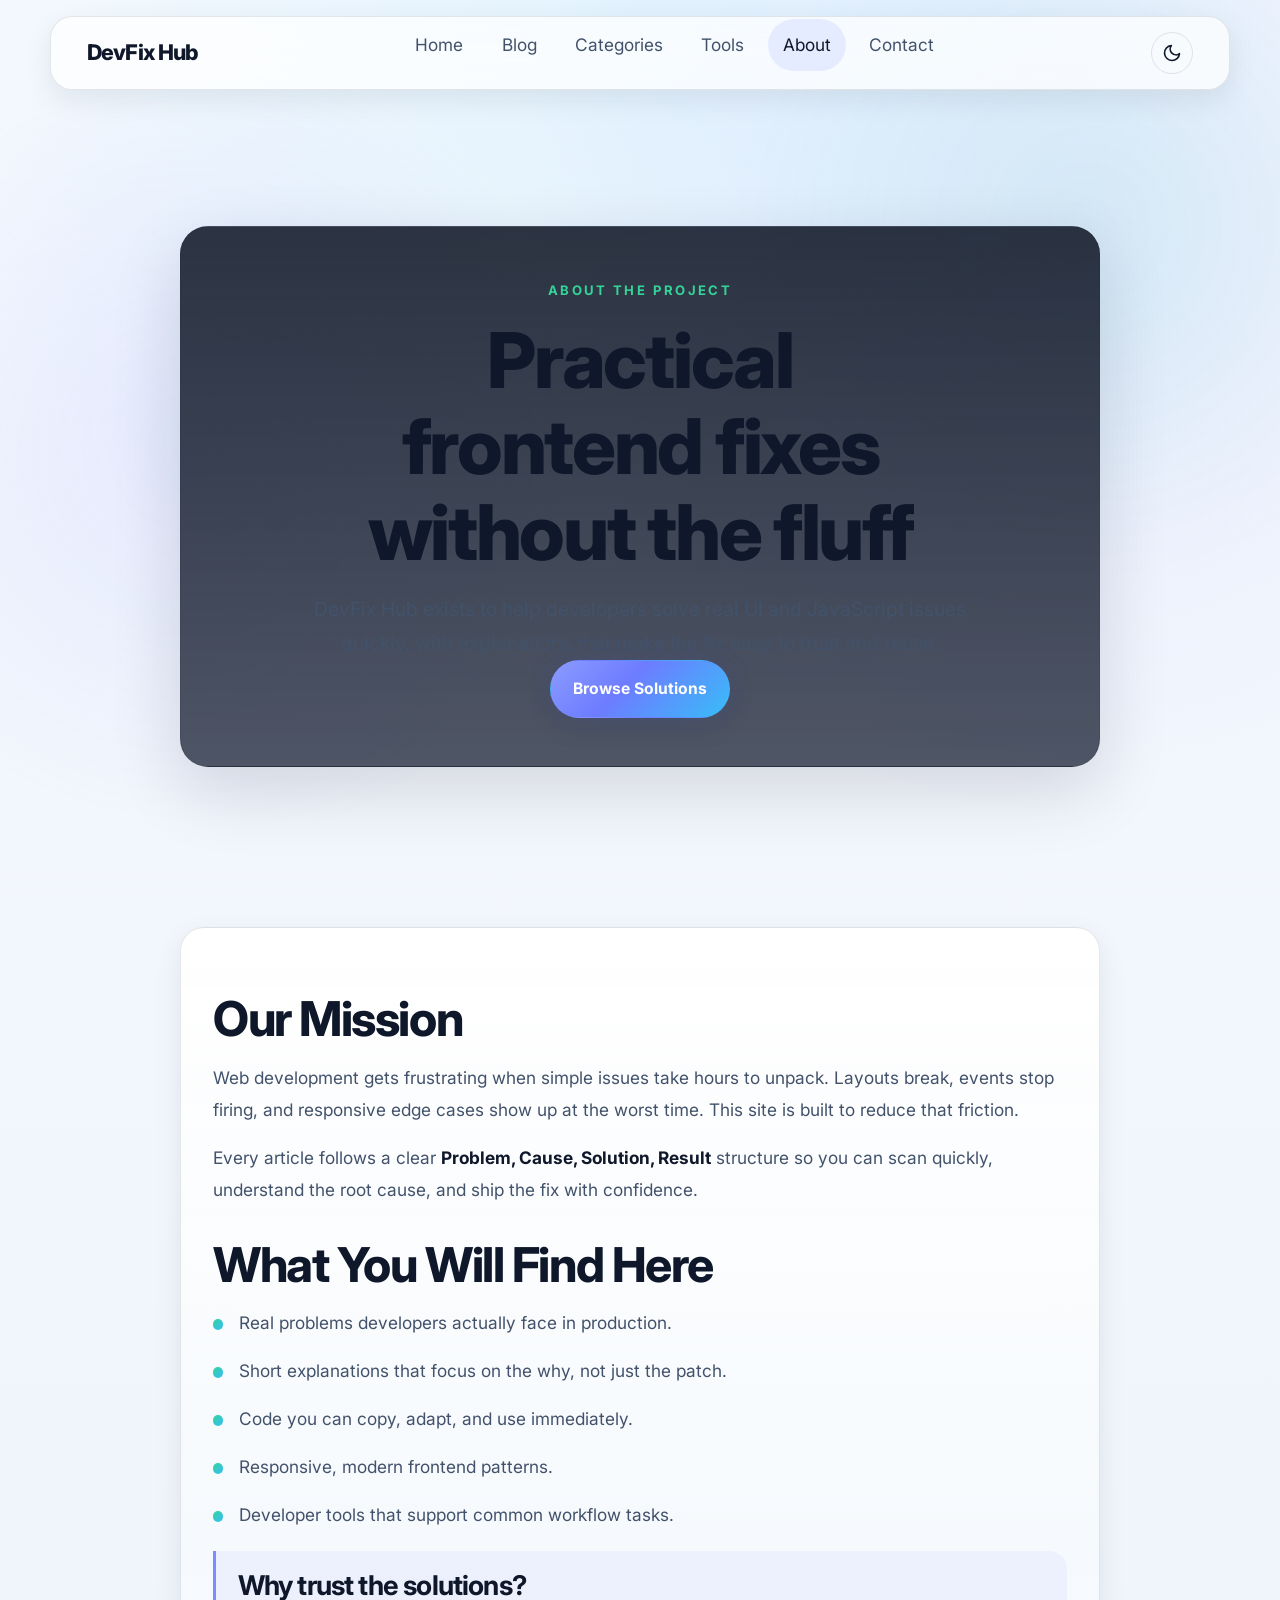
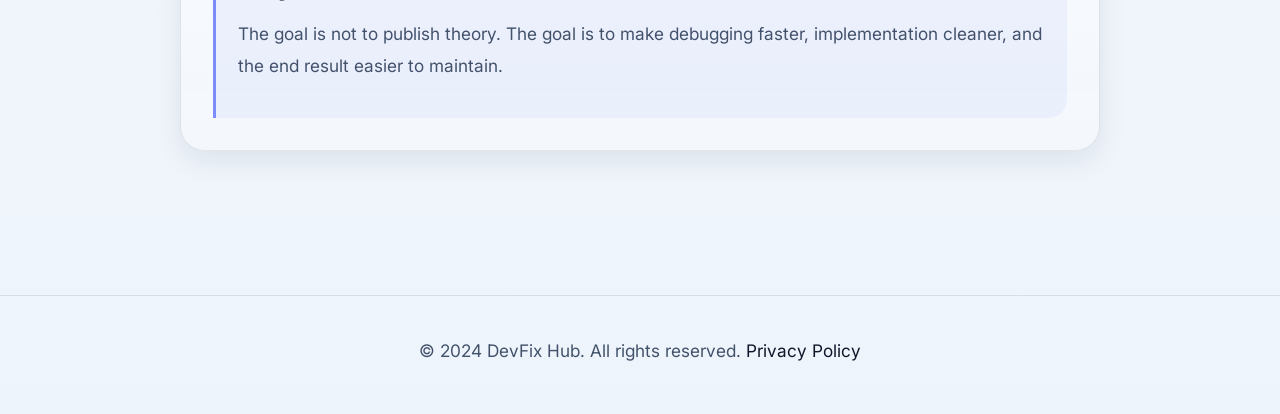
==== about.html @ a3df2cfc "Initial commit" ====
<!DOCTYPE html>
<html lang="en">
<head>
  <meta charset="UTF-8">
  <meta name="viewport" content="width=device-width, initial-scale=1.0">
  <title>About - DevFix Hub</title>
  <meta name="description" content="About DevFix Hub - a practical web development solutions library.">
  <link rel="preconnect" href="https://fonts.googleapis.com">
  <link rel="preconnect" href="https://fonts.gstatic.com" crossorigin>
  <link href="https://fonts.googleapis.com/css2?family=Inter:wght@400;500;600;700;800&display=swap" rel="stylesheet">
  <link rel="stylesheet" href="assets/css/base.css">
  <link rel="stylesheet" href="assets/css/layout.css">
  <link rel="stylesheet" href="assets/css/components.css">
</head>
<body>
  <div class="particles-bg"></div>
  <nav class="navbar">
    <div class="container">
      <a href="index.html" class="logo">DevFix Hub</a>
      <ul class="nav-menu">
        <li><a href="index.html">Home</a></li>
        <li><a href="blog.html">Blog</a></li>
        <li><a href="categories.html">Categories</a></li>
        <li><a href="tools.html">Tools</a></li>
        <li><a href="about.html">About</a></li>
        <li><a href="contact.html">Contact</a></li>
      </ul>
      <div class="nav-actions">
        <button class="theme-toggle" aria-label="Toggle theme">
          <svg class="icon-sun" xmlns="http://www.w3.org/2000/svg" width="20" height="20" viewBox="0 0 24 24" fill="none" stroke="currentColor" stroke-width="2" stroke-linecap="round" stroke-linejoin="round"><circle cx="12" cy="12" r="5"></circle><line x1="12" y1="1" x2="12" y2="3"></line><line x1="12" y1="21" x2="12" y2="23"></line><line x1="4.22" y1="4.22" x2="5.64" y2="5.64"></line><line x1="18.36" y1="18.36" x2="19.78" y2="19.78"></line><line x1="1" y1="12" x2="3" y2="12"></line><line x1="21" y1="12" x2="23" y2="12"></line><line x1="4.22" y1="19.78" x2="5.64" y2="18.36"></line><line x1="18.36" y1="5.64" x2="19.78" y2="4.22"></line></svg>
          <svg class="icon-moon" xmlns="http://www.w3.org/2000/svg" width="20" height="20" viewBox="0 0 24 24" fill="none" stroke="currentColor" stroke-width="2" stroke-linecap="round" stroke-linejoin="round"><path d="M21 12.79A9 9 0 1 1 11.21 3 7 7 0 0 0 21 12.79z"></path></svg>
        </button>
        <button class="hamburger" aria-label="Open menu">
          <span></span>
          <span></span>
          <span></span>
        </button>
      </div>
    </div>
  </nav>

  <main>
    <section class="page-hero">
      <div class="container">
        <div class="hero-surface content-shell">
          <span class="eyebrow">About the project</span>
          <h1>Practical frontend fixes without the fluff</h1>
          <p>DevFix Hub exists to help developers solve real UI and JavaScript issues quickly, with explanations that make the fix easy to trust and reuse.</p>
          <div class="hero-actions">
            <a href="blog.html" class="cta-button">Browse Solutions</a>
          </div>
        </div>
      </div>
    </section>

    <section class="page-section">
      <div class="container">
        <div class="content-card prose about-card">
          <h2>Our Mission</h2>
          <p>Web development gets frustrating when simple issues take hours to unpack. Layouts break, events stop firing, and responsive edge cases show up at the worst time. This site is built to reduce that friction.</p>
          <p>Every article follows a clear <strong>Problem, Cause, Solution, Result</strong> structure so you can scan quickly, understand the root cause, and ship the fix with confidence.</p>

          <h2>What You Will Find Here</h2>
          <ul class="check-list">
            <li>Real problems developers actually face in production.</li>
            <li>Short explanations that focus on the why, not just the patch.</li>
            <li>Code you can copy, adapt, and use immediately.</li>
            <li>Responsive, modern frontend patterns.</li>
            <li>Developer tools that support common workflow tasks.</li>
          </ul>

          <div class="callout">
            <h3>Why trust the solutions?</h3>
            <p>The goal is not to publish theory. The goal is to make debugging faster, implementation cleaner, and the end result easier to maintain.</p>
          </div>
        </div>
      </div>
    </section>
  </main>

  <footer class="footer">
    <div class="container">
      <p>&copy; 2024 DevFix Hub. All rights reserved. <a href="privacy.html">Privacy Policy</a></p>
    </div>
  </footer>

  <script src="assets/js/app.js" defer></script>
</body>
</html>
---- assets/css/base.css ----
/* Base Styles */
*,
*::before,
*::after {
  box-sizing: border-box;
}

:root {
  color-scheme: dark;

  --font-sans: "Inter", "Segoe UI", Roboto, sans-serif;
  --font-mono: "SFMono-Regular", Consolas, "Liberation Mono", Menlo, monospace;

  --primary: #7c8cff;
  --primary-strong: #5d6bff;
  --accent: #34d399;
  --accent-warm: #f59e0b;
  --primary-gradient: linear-gradient(135deg, #8b9bff 0%, #6d7cff 42%, #38bdf8 100%);
  --surface-gradient: linear-gradient(180deg, rgba(17, 24, 39, 0.88), rgba(15, 23, 42, 0.72));

  --bg-primary: #08111f;
  --bg-secondary: #0f172a;
  --bg-tertiary: #111c32;
  --surface: rgba(15, 23, 42, 0.72);
  --surface-strong: rgba(15, 23, 42, 0.92);

  --text-primary: #f8fafc;
  --text-secondary: #c3d0e4;
  --text-muted: #8fa1bc;

  --border-color: rgba(148, 163, 184, 0.18);
  --border-strong: rgba(148, 163, 184, 0.28);
  --shadow-sm: 0 10px 30px rgba(2, 6, 23, 0.16);
  --shadow-md: 0 18px 50px rgba(2, 6, 23, 0.22);
  --shadow-lg: 0 24px 70px rgba(2, 6, 23, 0.34);
  --shadow-glow: 0 0 30px rgba(124, 140, 255, 0.18);

  --radius-sm: 10px;
  --radius: 18px;
  --radius-lg: 28px;

  --transition-fast: 180ms ease;
  --transition: 280ms cubic-bezier(0.16, 1, 0.3, 1);
  --transition-slow: 600ms cubic-bezier(0.16, 1, 0.3, 1);

  /* Compatibility aliases used by existing markup */
  --primary-color: var(--primary);
  --primary-dark: var(--primary-strong);
  --shadow-light: var(--shadow-sm);
  --shadow: var(--shadow-md);
}

:root[data-theme="light"] {
  color-scheme: light;
  --bg-primary: #f3f7fd;
  --bg-secondary: #ffffff;
  --bg-tertiary: #e8eef8;
  --surface: rgba(255, 255, 255, 0.82);
  --surface-strong: rgba(255, 255, 255, 0.94);
  --text-primary: #0f172a;
  --text-secondary: #42526b;
  --text-muted: #61748d;
  --border-color: rgba(15, 23, 42, 0.1);
  --border-strong: rgba(15, 23, 42, 0.16);
  --shadow-sm: 0 10px 28px rgba(15, 23, 42, 0.08);
  --shadow-md: 0 18px 45px rgba(15, 23, 42, 0.1);
  --shadow-lg: 0 24px 70px rgba(15, 23, 42, 0.14);
  --shadow-glow: 0 0 26px rgba(93, 107, 255, 0.14);
}

html {
  scroll-behavior: smooth;
  scroll-padding-top: 110px;
}

body {
  margin: 0;
  min-width: 320px;
  font-family: var(--font-sans);
  line-height: 1.75;
  color: var(--text-primary);
  background:
    radial-gradient(circle at top, rgba(56, 189, 248, 0.12), transparent 34%),
    radial-gradient(circle at 85% 12%, rgba(124, 140, 255, 0.18), transparent 28%),
    linear-gradient(180deg, #08111f 0%, #091322 100%);
  background-color: var(--bg-primary);
  overflow-x: hidden;
}

:root[data-theme="light"] body {
  background:
    radial-gradient(circle at top, rgba(56, 189, 248, 0.1), transparent 34%),
    radial-gradient(circle at 85% 12%, rgba(124, 140, 255, 0.12), transparent 28%),
    linear-gradient(180deg, #f6f9fe 0%, #eef4fb 100%);
}

img,
svg,
video,
canvas {
  display: block;
  max-width: 100%;
}

button,
input,
textarea,
select {
  font: inherit;
}

button {
  cursor: pointer;
}

a {
  color: inherit;
}

::selection {
  background: rgba(124, 140, 255, 0.28);
}

#particles-bg,
.particles-bg {
  position: fixed;
  inset: 0;
  width: 100%;
  height: 100%;
  z-index: -1;
  pointer-events: none;
}

.particles-bg {
  background:
    radial-gradient(circle at 15% 50%, rgba(124, 140, 255, 0.12) 0%, transparent 34%),
    radial-gradient(circle at 85% 25%, rgba(52, 211, 153, 0.08) 0%, transparent 28%);
  animation: ambientDrift 18s ease-in-out infinite alternate;
}

.container {
  width: min(1200px, calc(100% - 2rem));
  margin: 0 auto;
}

main {
  padding-bottom: 4rem;
}

h1,
h2,
h3,
h4 {
  margin: 0 0 1rem;
  letter-spacing: -0.03em;
  line-height: 1.12;
  color: var(--text-primary);
}

h1 {
  font-size: clamp(2.6rem, 7vw, 4.8rem);
  font-weight: 800;
}

h2 {
  font-size: clamp(1.8rem, 4vw, 3rem);
  font-weight: 750;
}

h3 {
  font-size: clamp(1.2rem, 2.6vw, 1.7rem);
  font-weight: 700;
}

p,
li,
label,
input,
textarea {
  color: var(--text-secondary);
}

p,
li {
  margin: 0 0 1rem;
  font-size: clamp(1rem, 1.4vw, 1.08rem);
}

ul,
ol {
  margin: 0 0 1.25rem;
  padding-left: 1.3rem;
}

strong {
  color: var(--text-primary);
}

code,
pre {
  font-family: var(--font-mono);
}

pre {
  max-width: 100%;
  overflow-x: auto;
}

input,
textarea,
select {
  width: 100%;
  border: 1px solid var(--border-color);
  border-radius: 14px;
  background: rgba(8, 17, 31, 0.36);
  color: var(--text-primary);
  transition: border-color var(--transition-fast), box-shadow var(--transition-fast), background var(--transition-fast);
}

input[type="checkbox"],
input[type="radio"] {
  width: auto;
  min-height: auto;
}

:root[data-theme="light"] input,
:root[data-theme="light"] textarea,
:root[data-theme="light"] select {
  background: rgba(255, 255, 255, 0.9);
}

input:focus,
textarea:focus,
select:focus {
  outline: none;
  border-color: rgba(124, 140, 255, 0.9);
  box-shadow: 0 0 0 4px rgba(124, 140, 255, 0.14);
}

.gradient-text,
.text-gradient {
  background: var(--primary-gradient);
  -webkit-background-clip: text;
  -webkit-text-fill-color: transparent;
  background-clip: text;
  color: transparent;
}

.section-title {
  margin-bottom: 1rem;
  text-align: center;
}

.section-copy {
  max-width: 700px;
  margin: 0 auto;
  text-align: center;
  color: var(--text-secondary);
}

.eyebrow {
  display: inline-flex;
  align-items: center;
  gap: 0.5rem;
  margin-bottom: 1rem;
  font-size: 0.82rem;
  font-weight: 700;
  letter-spacing: 0.18em;
  text-transform: uppercase;
  color: var(--accent);
}

.sr-only {
  position: absolute;
  width: 1px;
  height: 1px;
  padding: 0;
  margin: -1px;
  overflow: hidden;
  clip: rect(0, 0, 0, 0);
  white-space: nowrap;
  border: 0;
}

.fade-in {
  opacity: 0;
  transform: translateY(22px);
  transition: opacity var(--transition-slow), transform var(--transition-slow);
  will-change: opacity, transform;
}

.fade-in.visible,
.reveal-item.visible {
  opacity: 1;
  transform: translateY(0);
}

.reveal-item {
  opacity: 0;
  transform: translateY(28px);
  transition: opacity var(--transition-slow), transform var(--transition-slow);
}

@keyframes ambientDrift {
  0% {
    transform: translate3d(0, 0, 0) scale(1);
    opacity: 0.65;
  }
  100% {
    transform: translate3d(0, 12px, 0) scale(1.06);
    opacity: 1;
  }
}

@media (prefers-reduced-motion: reduce) {
  html {
    scroll-behavior: auto;
  }

  *,
  *::before,
  *::after {
    animation: none !important;
    transition: none !important;
  }
}
---- assets/css/layout.css ----
/* Layout Styles */

.navbar {
  position: sticky;
  top: 1rem;
  z-index: 1000;
  width: min(1180px, calc(100% - 2rem));
  margin: 1rem auto 0;
  border: 1px solid var(--border-color);
  border-radius: 22px;
  background: rgba(8, 17, 31, 0.7);
  backdrop-filter: blur(20px);
  -webkit-backdrop-filter: blur(20px);
  box-shadow: var(--shadow-sm);
  transition: transform var(--transition), background var(--transition), border-color var(--transition), box-shadow var(--transition);
}

:root[data-theme="light"] .navbar {
  background: rgba(255, 255, 255, 0.74);
}

.navbar.scrolled {
  background: rgba(8, 17, 31, 0.88);
  border-color: var(--border-strong);
  box-shadow: var(--shadow-md);
}

.navbar .container {
  display: flex;
  align-items: center;
  justify-content: space-between;
  gap: 1.25rem;
  min-height: 72px;
  padding: 0 1.25rem;
}

.logo {
  flex: none;
  font-size: 1.35rem;
  font-weight: 800;
  letter-spacing: -0.04em;
  text-decoration: none;
  color: var(--text-primary);
}

.nav-menu {
  display: flex;
  flex-wrap: wrap;
  align-items: center;
  justify-content: center;
  gap: 0.5rem;
  margin: 0;
  padding: 0;
  list-style: none;
}

.nav-menu a {
  display: inline-flex;
  align-items: center;
  min-height: 42px;
  padding: 0.65rem 0.95rem;
  border-radius: 999px;
  color: var(--text-secondary);
  text-decoration: none;
  transition: color var(--transition-fast), background var(--transition-fast), transform var(--transition-fast);
}

.nav-menu a:hover,
.nav-menu a.active {
  color: var(--text-primary);
  background: rgba(124, 140, 255, 0.14);
}

.nav-actions {
  display: flex;
  align-items: center;
  gap: 0.75rem;
}

.theme-toggle {
  display: inline-flex;
  align-items: center;
  justify-content: center;
  width: 42px;
  height: 42px;
  padding: 0;
  border: 1px solid var(--border-color);
  border-radius: 999px;
  background: rgba(255, 255, 255, 0.03);
  color: var(--text-primary);
  transition: transform var(--transition-fast), background var(--transition-fast), border-color var(--transition-fast);
}

.theme-toggle:hover {
  transform: translateY(-1px);
  background: rgba(124, 140, 255, 0.12);
  border-color: rgba(124, 140, 255, 0.26);
}

[data-theme="light"] .icon-sun {
  display: none;
}

:root:not([data-theme="light"]) .icon-moon {
  display: none;
}

.hamburger {
  display: none;
  width: 42px;
  height: 42px;
  padding: 0;
  border: 1px solid var(--border-color);
  border-radius: 999px;
  background: rgba(255, 255, 255, 0.03);
  align-items: center;
  justify-content: center;
  flex-direction: column;
  gap: 4px;
}

.hamburger span {
  width: 18px;
  height: 2px;
  border-radius: 999px;
  background: var(--text-primary);
  transition: transform var(--transition-fast), opacity var(--transition-fast);
}

.hamburger.active span:nth-child(1) {
  transform: translateY(6px) rotate(45deg);
}

.hamburger.active span:nth-child(2) {
  opacity: 0;
}

.hamburger.active span:nth-child(3) {
  transform: translateY(-6px) rotate(-45deg);
}

.hero,
.page-hero {
  padding: clamp(5rem, 11vw, 8.5rem) 0 clamp(3rem, 7vw, 5rem);
}

.hero .container,
.page-hero .container {
  display: grid;
  gap: 1.5rem;
  justify-items: center;
  text-align: center;
}

.hero h1,
.page-hero h1 {
  max-width: 12ch;
  margin-inline: auto;
  text-wrap: balance;
}

.hero p,
.page-hero p {
  max-width: 700px;
  margin-inline: auto;
  margin-bottom: 0;
  font-size: clamp(1.05rem, 2vw, 1.22rem);
  text-align: center;
}

.hero-actions {
  display: flex;
  flex-wrap: wrap;
  justify-content: center;
  gap: 1rem;
}

.hero-surface {
  width: min(100%, 980px);
  padding: clamp(1.75rem, 5vw, 3rem);
  border: 1px solid var(--border-color);
  border-radius: var(--radius-lg);
  background: var(--surface-gradient);
  box-shadow: var(--shadow-lg);
}

.hero-title {
  font-size: clamp(2.85rem, 6.2vw, 5.4rem);
  line-height: 0.98;
  letter-spacing: -0.05em;
  max-width: 11ch;
}

.hero-title-line {
  display: block;
}

.hero .hero-surface {
  width: min(100%, 1120px);
  padding-inline: clamp(1.5rem, 5vw, 3.25rem);
  background: transparent;
  border-color: transparent;
  box-shadow: none;
}

.page-section {
  padding: clamp(2.75rem, 7vw, 5rem) 0;
}

.page-shell {
  width: min(100%, 1060px);
  margin: 0 auto;
}

.content-shell {
  width: min(100%, 920px);
  margin: 0 auto;
}

.grid-2 {
  display: grid;
  grid-template-columns: repeat(2, minmax(0, 1fr));
  gap: clamp(1rem, 3vw, 1.5rem);
}

.posts-grid,
.categories-grid,
.categories-grid-large,
.tools-grid,
.info-grid {
  display: grid;
  gap: clamp(1rem, 2.5vw, 1.75rem);
}

.posts-grid {
  grid-template-columns: repeat(auto-fit, minmax(min(100%, 290px), 1fr));
}

.categories-grid {
  grid-template-columns: repeat(auto-fit, minmax(min(100%, 180px), 1fr));
}

.categories-grid-large,
.tools-grid,
.info-grid {
  grid-template-columns: repeat(auto-fit, minmax(min(100%, 280px), 1fr));
}

.footer {
  padding: 2.5rem 0 3rem;
  border-top: 1px solid var(--border-color);
  color: var(--text-muted);
}

.footer .container {
  display: flex;
  justify-content: center;
  text-align: center;
}

.footer p {
  margin: 0;
}

.footer a {
  color: var(--text-primary);
  text-decoration: none;
}

.footer a:hover {
  color: var(--primary);
}

@media (max-width: 900px) {
  .navbar .container {
    min-height: 68px;
  }

  .nav-menu {
    gap: 0.25rem;
  }
}

@media (max-width: 768px) {
  .navbar {
    top: 0;
    width: 100%;
    margin: 0;
    border-left: 0;
    border-right: 0;
    border-top: 0;
    border-radius: 0;
  }

  .navbar .container {
    padding: 0 1rem;
  }

  .hamburger {
    display: inline-flex;
  }

  .nav-menu {
    position: fixed;
    inset: 68px 0 auto 0;
    flex-direction: column;
    align-items: stretch;
    gap: 0.5rem;
    padding: 1rem;
    background: rgba(8, 17, 31, 0.96);
    border-bottom: 1px solid var(--border-color);
    transform: translateY(-12px);
    opacity: 0;
    pointer-events: none;
    transition: opacity var(--transition-fast), transform var(--transition-fast);
  }

  :root[data-theme="light"] .nav-menu {
    background: rgba(255, 255, 255, 0.96);
  }

  .nav-menu.active {
    transform: translateY(0);
    opacity: 1;
    pointer-events: auto;
  }

  .nav-menu a {
    width: 100%;
    justify-content: center;
  }

  .hero,
  .page-hero {
    padding-top: 5.25rem;
  }

  .hero-title {
    font-size: clamp(2.45rem, 11vw, 4rem);
    line-height: 1.02;
    max-width: 9.5ch;
  }

  .hero .hero-surface {
    padding-inline: 0.25rem;
  }

  .grid-2 {
    grid-template-columns: 1fr;
  }
}
---- assets/css/components.css ----
/* Components */

.cta-button,
.secondary-button,
.ghost-button,
.tool-button {
  display: inline-flex;
  align-items: center;
  justify-content: center;
  gap: 0.55rem;
  min-height: 48px;
  padding: 0.9rem 1.35rem;
  border: 1px solid transparent;
  border-radius: 999px;
  font-size: 0.98rem;
  font-weight: 700;
  text-decoration: none;
  transition: transform var(--transition-fast), box-shadow var(--transition-fast), border-color var(--transition-fast), background var(--transition-fast), color var(--transition-fast);
}

.cta-button {
  background: var(--primary-gradient);
  color: #fff;
  box-shadow: var(--shadow-sm), var(--shadow-glow);
}

.cta-button:hover,
.tool-button:hover {
  transform: translateY(-2px);
  box-shadow: var(--shadow-md), var(--shadow-glow);
}

.secondary-button,
.tool-button,
.ghost-button {
  background: rgba(255, 255, 255, 0.04);
  color: var(--text-primary);
  border-color: var(--border-color);
}

.secondary-button:hover,
.ghost-button:hover {
  transform: translateY(-2px);
  background: rgba(124, 140, 255, 0.1);
  border-color: rgba(124, 140, 255, 0.28);
}

.section-card,
.post-card,
.category-card,
.category-large-card,
.tool-card,
.sidebar-card,
.content-card,
.panel-card,
.contact-card,
.info-card,
.form-card {
  position: relative;
  border: 1px solid var(--border-color);
  border-radius: 24px;
  background: var(--surface-gradient);
  box-shadow: var(--shadow-sm);
  backdrop-filter: blur(18px);
  -webkit-backdrop-filter: blur(18px);
}

:root[data-theme="light"] .section-card,
:root[data-theme="light"] .post-card,
:root[data-theme="light"] .category-card,
:root[data-theme="light"] .category-large-card,
:root[data-theme="light"] .tool-card,
:root[data-theme="light"] .sidebar-card,
:root[data-theme="light"] .content-card,
:root[data-theme="light"] .panel-card,
:root[data-theme="light"] .contact-card,
:root[data-theme="light"] .info-card,
:root[data-theme="light"] .form-card {
  background: linear-gradient(180deg, rgba(255, 255, 255, 0.95), rgba(244, 247, 252, 0.92));
}

.post-card,
.category-large-card,
.tool-card,
.content-card,
.panel-card,
.form-card {
  padding: clamp(1.35rem, 3vw, 2rem);
}

.section-card {
  padding: clamp(1.5rem, 4vw, 2.4rem);
}

.post-card {
  display: flex;
  flex-direction: column;
  gap: 1rem;
  height: 100%;
  overflow: hidden;
  animation: cardRise 0.65s cubic-bezier(0.16, 1, 0.3, 1) backwards;
}

.post-card .cta-button {
  margin-top: auto;
}

.post-card:hover,
.category-card:hover,
.category-large-card:hover,
.tool-card:hover,
.content-card:hover,
.info-card:hover {
  transform: translateY(-4px);
  border-color: rgba(124, 140, 255, 0.3);
  box-shadow: var(--shadow-md);
}

.post-card h3 {
  margin-bottom: 0;
  font-size: clamp(1.2rem, 2vw, 1.45rem);
}

.post-card .excerpt {
  flex: 1;
  margin-bottom: 0;
}

.meta {
  display: flex;
  flex-wrap: wrap;
  align-items: center;
  gap: 0.75rem;
  color: var(--text-muted);
  font-size: 0.92rem;
}

.category-tag {
  display: inline-flex;
  align-items: center;
  min-height: 30px;
  padding: 0.35rem 0.7rem;
  border: 1px solid rgba(124, 140, 255, 0.22);
  border-radius: 999px;
  background: rgba(124, 140, 255, 0.12);
  color: #dbe4ff;
  font-size: 0.76rem;
  font-weight: 700;
  letter-spacing: 0.08em;
  text-transform: uppercase;
}

:root[data-theme="light"] .category-tag {
  color: #3142a8;
}

.search-container {
  width: min(100%, 720px);
}

.blog-hero-tools {
  width: min(100%, 760px);
  display: grid;
  gap: 1rem;
  margin: 0.5rem auto 0;
}

#search-input,
.tool-input,
.form-control {
  padding: 1rem 1.05rem;
  min-height: 52px;
}

.search-container .search-shell {
  display: flex;
  align-items: center;
  gap: 0.75rem;
  padding: 0.55rem;
  border: 1px solid var(--border-color);
  border-radius: 22px;
  background: rgba(8, 17, 31, 0.45);
  box-shadow: var(--shadow-sm);
}

.blog-hero-tools .search-shell {
  width: 100%;
}

:root[data-theme="light"] .search-container .search-shell {
  background: rgba(255, 255, 255, 0.9);
}

.search-container #search-input {
  border: 0;
  background: transparent;
  box-shadow: none;
  padding: 0.8rem 1rem;
}

.filters {
  display: flex;
  flex-wrap: wrap;
  justify-content: center;
  gap: 0.75rem;
  margin-bottom: 2rem;
}

.filter-btn {
  min-height: 42px;
  padding: 0.7rem 1rem;
  border: 1px solid var(--border-color);
  border-radius: 999px;
  background: rgba(255, 255, 255, 0.03);
  color: var(--text-secondary);
  font-weight: 600;
  transition: transform var(--transition-fast), background var(--transition-fast), border-color var(--transition-fast), color var(--transition-fast);
}

.filter-btn:hover,
.filter-btn.active {
  background: rgba(124, 140, 255, 0.14);
  border-color: rgba(124, 140, 255, 0.28);
  color: var(--text-primary);
}

.category-card {
  display: flex;
  align-items: center;
  justify-content: center;
  min-height: 138px;
  padding: 1.25rem;
  text-align: center;
  text-decoration: none;
  font-size: 1.05rem;
  font-weight: 700;
}

.category-large-card {
  display: flex;
  flex-direction: column;
  gap: 1rem;
  align-items: flex-start;
  text-align: left;
  text-decoration: none;
  height: 100%;
}

.category-large-card h2 {
  margin-bottom: 0;
  font-size: clamp(1.55rem, 3vw, 2rem);
}

.category-large-card p {
  margin-bottom: auto;
}

.category-icon {
  display: inline-flex;
  align-items: center;
  justify-content: center;
  width: 3.2rem;
  height: 3.2rem;
  border-radius: 18px;
  font-size: 1.5rem;
  background: rgba(124, 140, 255, 0.12);
  color: var(--text-primary);
}

.count {
  color: var(--text-primary);
  font-weight: 700;
}

.page-stack {
  display: grid;
  gap: 1.5rem;
}

.content-card {
  width: min(100%, 900px);
  margin: 0 auto;
}

.content-card.prose,
.legal-card,
.about-card,
.contact-layout,
.tools-layout {
  width: min(100%, 920px);
  margin: 0 auto;
}

.prose p,
.prose li {
  line-height: 1.85;
}

.prose h2 {
  margin-top: 2rem;
}

.prose a {
  color: var(--text-primary);
  text-underline-offset: 0.2em;
}

.callout {
  padding: 1.25rem 1.35rem;
  border-left: 3px solid var(--primary);
  border-radius: 0 18px 18px 0;
  background: rgba(124, 140, 255, 0.08);
}

.check-list {
  list-style: none;
  padding: 0;
}

.check-list li {
  position: relative;
  padding-left: 1.6rem;
}

.check-list li::before {
  content: "";
  position: absolute;
  left: 0;
  top: 0.75rem;
  width: 0.65rem;
  height: 0.65rem;
  border-radius: 999px;
  background: linear-gradient(135deg, var(--accent), #38bdf8);
}

.info-grid {
  align-items: stretch;
}

.info-card,
.contact-card {
  padding: 1.35rem;
}

.info-card h3,
.contact-card h3 {
  margin-bottom: 0.5rem;
}

.form-card {
  display: grid;
  gap: 1rem;
}

.form-row {
  display: grid;
  gap: 1rem;
  grid-template-columns: repeat(2, minmax(0, 1fr));
}

.form-field {
  display: grid;
  gap: 0.45rem;
}

.form-field label {
  font-size: 0.95rem;
  font-weight: 600;
  color: var(--text-primary);
}

textarea.form-control,
.tool-input {
  min-height: 160px;
  resize: vertical;
}

.tools-grid {
  align-items: start;
}

.tool-card {
  display: grid;
  gap: 1rem;
}

.tool-card .meta-row,
.inline-controls {
  display: flex;
  flex-wrap: wrap;
  gap: 0.75rem;
  align-items: center;
}

.inline-controls label {
  display: inline-flex;
  align-items: center;
  gap: 0.45rem;
}

.tool-output {
  min-height: 120px;
  padding: 1rem;
  border: 1px solid var(--border-color);
  border-radius: 18px;
  background: rgba(8, 17, 31, 0.42);
  color: var(--text-primary);
  font-family: var(--font-mono);
  overflow-wrap: anywhere;
}

.pill-link {
  display: inline-flex;
  align-items: center;
  gap: 0.45rem;
  padding: 0.6rem 0.95rem;
  border: 1px solid var(--border-color);
  border-radius: 999px;
  text-decoration: none;
  color: var(--text-primary);
}

/* Single post */
.single-post {
  padding: clamp(2.5rem, 6vw, 4.5rem) 0 clamp(4rem, 8vw, 6rem);
}

.single-post .container {
  max-width: min(1280px, 100%);
}

.post-layout {
  display: grid;
  grid-template-columns: minmax(0, 1fr);
  gap: clamp(1.5rem, 3vw, 2.5rem);
  align-items: start;
}

.post-card-shell {
  max-width: 900px;
  width: 100%;
  margin: 0 auto;
  border: 1px solid var(--border-color);
  border-radius: 28px;
  background: var(--surface-gradient);
  box-shadow: var(--shadow-lg);
  overflow: hidden;
  animation: cardRise 0.7s cubic-bezier(0.16, 1, 0.3, 1) both;
}

:root[data-theme="light"] .post-card-shell,
:root[data-theme="light"] .sidebar-card {
  background: linear-gradient(180deg, rgba(255, 255, 255, 0.95), rgba(244, 247, 252, 0.92));
}

.post-content {
  padding: clamp(1.5rem, 5vw, 3.5rem);
}

.post-content a {
  color: var(--text-primary);
  text-underline-offset: 0.18em;
}

.post-hero {
  padding-bottom: clamp(1.5rem, 3vw, 2rem);
  margin-bottom: clamp(2rem, 4vw, 2.75rem);
  border-bottom: 1px solid var(--border-color);
}

.post-eyebrow {
  display: flex;
  flex-wrap: wrap;
  gap: 0.75rem;
  margin-bottom: 1rem;
}

.post-content h1 {
  font-size: clamp(2.3rem, 5vw, 4rem);
  line-height: 1.05;
  margin-bottom: 1rem;
}

.post-content .meta {
  margin-bottom: 1rem;
}

.meta-separator {
  width: 4px;
  height: 4px;
  border-radius: 999px;
  background: var(--text-muted);
}

.post-lead {
  max-width: 65ch;
  font-size: clamp(1.05rem, 2vw, 1.2rem);
  line-height: 1.85;
  margin-bottom: 0;
}

.post-content > *:not(.post-hero):not(.post-footer) {
  max-width: 68ch;
  margin-left: auto;
  margin-right: auto;
}

.post-content > p,
.post-content > ul,
.post-content > ol,
.post-content > pre,
.post-content > blockquote {
  margin-bottom: 1.5rem;
}

.article-section {
  position: relative;
  max-width: 72ch;
  margin: clamp(2.2rem, 4vw, 3rem) auto 0;
  padding: clamp(1rem, 2.4vw, 1.4rem) 0 0 clamp(1rem, 2vw, 1.25rem);
}

.article-section::before {
  content: "";
  position: absolute;
  left: 0;
  top: 0.25rem;
  bottom: 0.25rem;
  width: 3px;
  border-radius: 999px;
  background: linear-gradient(180deg, rgba(124, 140, 255, 0.95), rgba(56, 189, 248, 0.85));
}

.article-section > h2 {
  font-size: clamp(1.5rem, 3vw, 2rem);
  margin-bottom: 1rem;
}

.article-section-problem > h2,
.article-section-cause > h2,
.article-section-solution > h2 {
  display: inline-flex;
  align-items: center;
  gap: 0.65rem;
}

.article-section-problem > h2::before,
.article-section-cause > h2::before,
.article-section-solution > h2::before {
  display: inline-flex;
  align-items: center;
  justify-content: center;
  width: 1.9rem;
  height: 1.9rem;
  border-radius: 999px;
  font-size: 0.82rem;
  font-weight: 700;
  color: #fff;
}

.article-section-problem > h2::before {
  content: "01";
  background: linear-gradient(135deg, #ef4444, #f97316);
}

.article-section-cause > h2::before {
  content: "02";
  background: linear-gradient(135deg, #f59e0b, #eab308);
}

.article-section-solution > h2::before {
  content: "03";
  background: linear-gradient(135deg, #22c55e, #14b8a6);
}

.post-content pre,
.prose pre {
  margin: 1.75rem auto;
  padding: 1.25rem 1.35rem;
  border: 1px solid var(--border-color);
  border-radius: 20px;
  background: linear-gradient(180deg, rgba(15, 23, 42, 0.96), rgba(2, 6, 23, 0.98));
  box-shadow: inset 0 1px 0 rgba(255, 255, 255, 0.04);
}

.post-content pre code,
.prose pre code {
  display: block;
  color: #c4f1ff;
  background: transparent;
  padding: 0;
  font-size: 0.95rem;
  line-height: 1.75;
}

.post-content :not(pre) > code,
.prose :not(pre) > code {
  padding: 0.18rem 0.45rem;
  border: 1px solid rgba(124, 140, 255, 0.18);
  border-radius: 8px;
  background: rgba(124, 140, 255, 0.12);
  color: #dbeafe;
  font-size: 0.92em;
}

:root[data-theme="light"] .post-content :not(pre) > code,
:root[data-theme="light"] .prose :not(pre) > code {
  color: #26348b;
}

.post-content blockquote,
.prose blockquote {
  margin: 1.75rem auto;
  padding: 1rem 1.2rem 1rem 1.25rem;
  border-left: 3px solid var(--primary);
  border-radius: 0 16px 16px 0;
  background: rgba(124, 140, 255, 0.08);
}

.post-footer {
  display: flex;
  justify-content: flex-start;
  margin-top: clamp(2.5rem, 4vw, 3rem);
  padding-top: clamp(2rem, 4vw, 2.5rem);
  border-top: 1px solid var(--border-color);
}

.post-sidebar {
  width: 100%;
  max-width: 320px;
  display: grid;
  gap: 1rem;
}

.sidebar-card {
  padding: 1.25rem;
}

.related-posts,
.category-list {
  list-style: none;
  padding: 0;
  margin: 0;
}

.related-posts li + li,
.category-list li + li {
  margin-top: 0.8rem;
}

.related-posts a,
.category-list a {
  color: var(--text-secondary);
  text-decoration: none;
}

.related-posts a:hover,
.category-list a:hover {
  color: var(--text-primary);
}

.related-posts span {
  display: block;
  margin-top: 0.2rem;
  color: var(--text-muted);
  font-size: 0.84rem;
}

.post-note {
  color: var(--text-secondary);
}

.create-post-layout {
  display: grid;
  grid-template-columns: minmax(0, 1.1fr) minmax(320px, 0.9fr);
  gap: 1.5rem;
  align-items: start;
}

.create-post-layout .content-card {
  position: sticky;
  top: 7rem;
}

@keyframes cardRise {
  from {
    opacity: 0;
    transform: translateY(22px);
  }
  to {
    opacity: 1;
    transform: translateY(0);
  }
}

@media (min-width: 1080px) {
  .post-layout {
    grid-template-columns: minmax(0, 900px) minmax(260px, 320px);
    justify-content: center;
  }

  .post-card-shell {
    margin: 0;
  }

  .post-sidebar {
    position: sticky;
    top: 7rem;
  }
}

@media (max-width: 767px) {
  .create-post-layout {
    grid-template-columns: 1fr;
  }

  .create-post-layout .content-card {
    position: static;
  }

  .form-row {
    grid-template-columns: 1fr;
  }

  .filters {
    flex-direction: column;
    align-items: stretch;
  }

  .single-post {
    padding-top: 1.5rem;
  }

  .post-card-shell {
    border-radius: 22px;
  }

  .post-content {
    padding: 1.25rem;
  }

  .post-content > *:not(.post-hero):not(.post-footer),
  .article-section {
    max-width: 100%;
  }
}
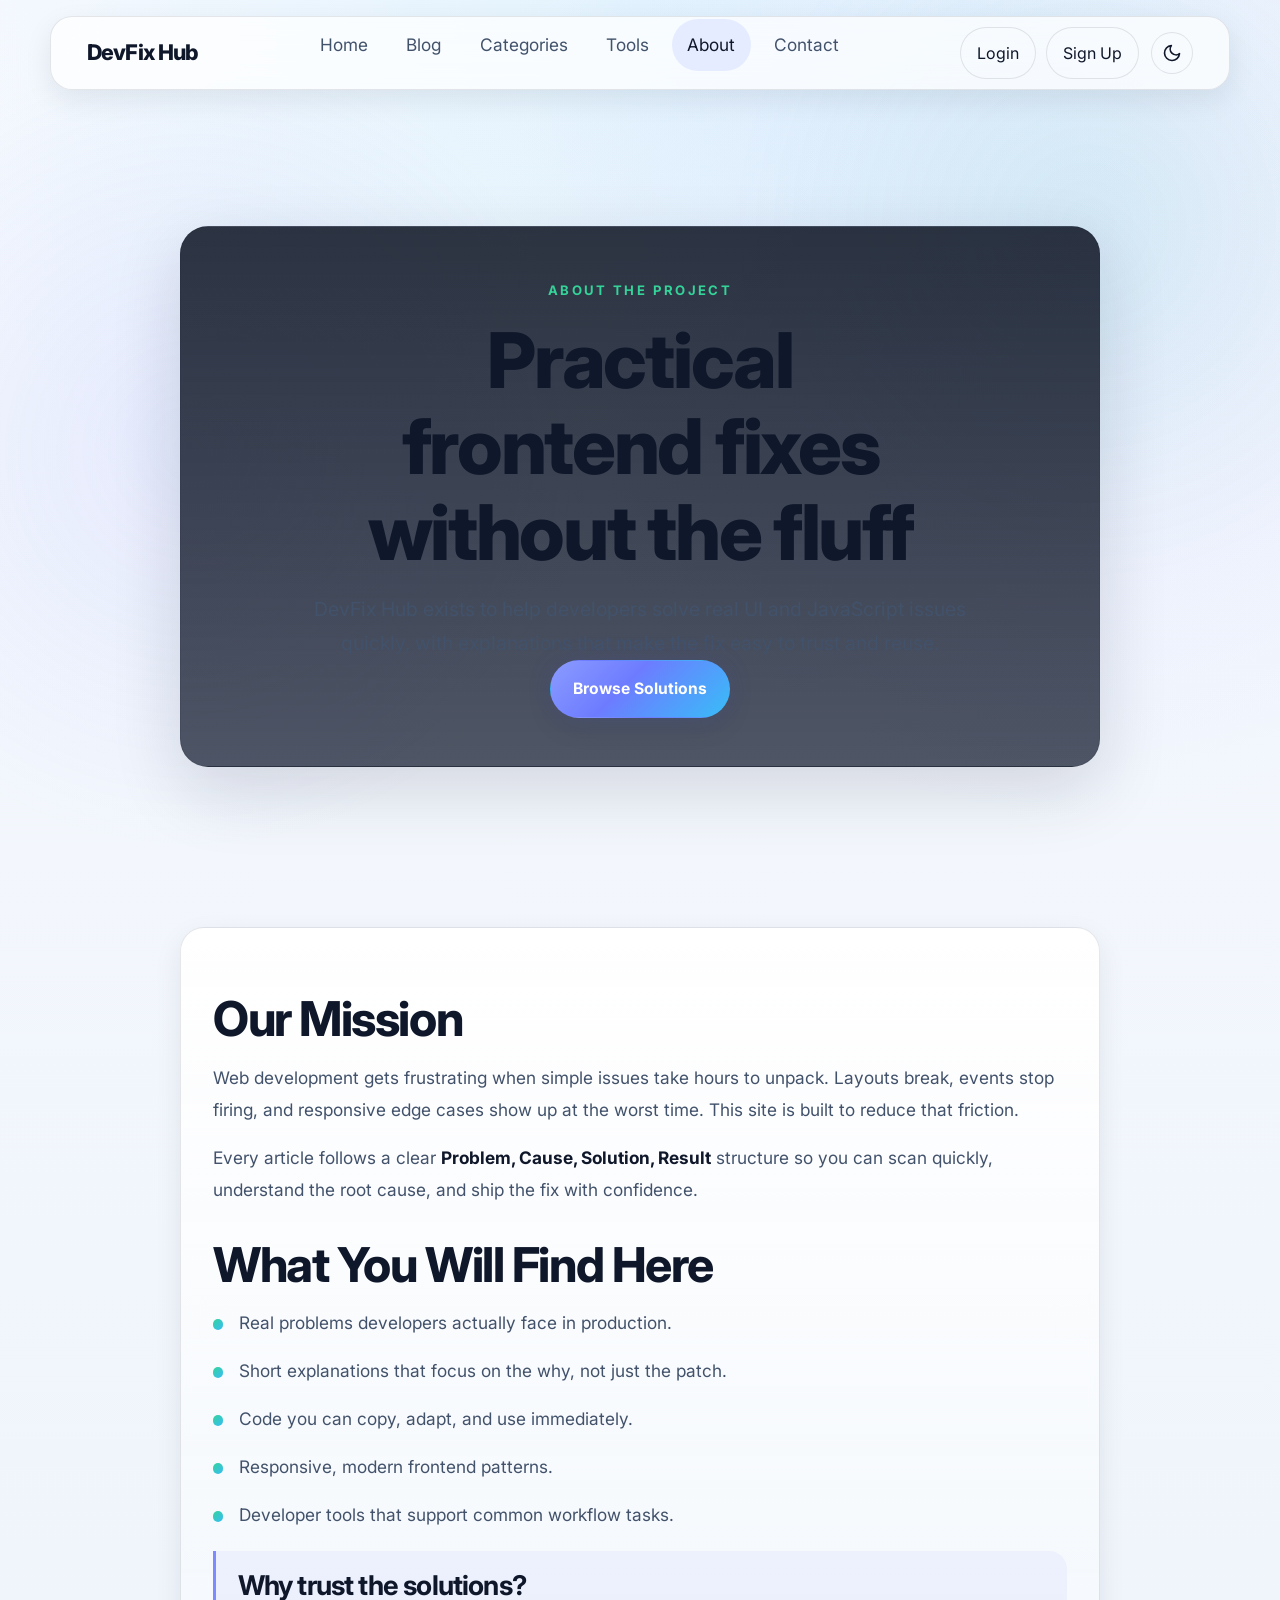
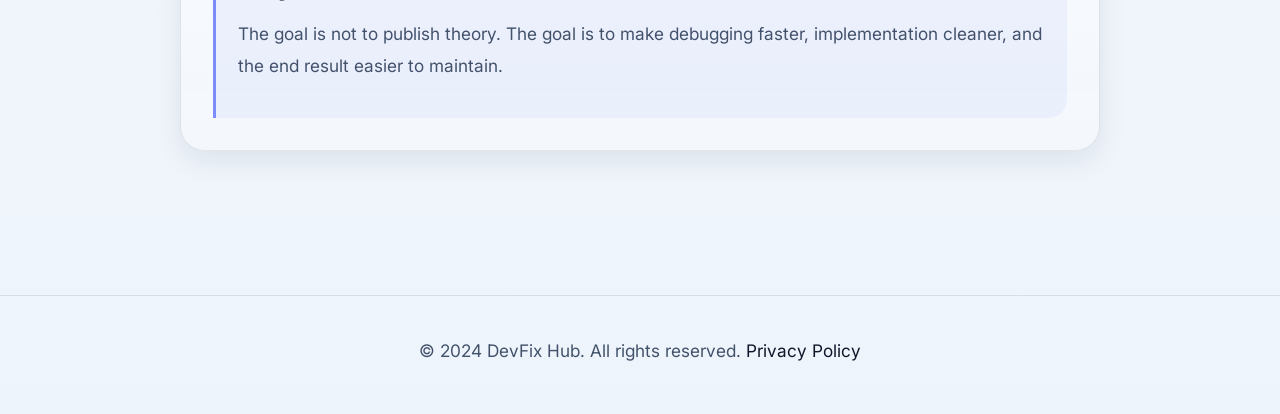
==== commit 52104834: "Add auth features (login/signup), .gitignore, site-wide updates to HTML/CSS/JS" ====
--- a/about.html
+++ b/about.html
@@ -85,5 +85,6 @@
   </footer>
 
   <script src="assets/js/app.js" defer></script>
+  <script src="assets/js/auth.js" defer></script>
 </body>
 </html>
--- a/assets/css/components.css
+++ b/assets/css/components.css
@@ -352,6 +352,139 @@
   gap: 1rem;
 }
 
+.auth-shell {
+  display: grid;
+  grid-template-columns: minmax(0, 1.05fr) minmax(340px, 0.95fr);
+  gap: clamp(1.5rem, 4vw, 2rem);
+  align-items: stretch;
+  text-align: left;
+}
+
+.auth-panel {
+  min-width: 0;
+}
+
+.auth-copy {
+  display: grid;
+  align-content: center;
+  gap: 1.25rem;
+}
+
+.auth-copy h1,
+.auth-copy p,
+.auth-card h2 {
+  max-width: none;
+}
+
+.auth-copy p,
+.auth-card p {
+  margin-bottom: 0;
+}
+
+.auth-highlights,
+.auth-benefits {
+  display: grid;
+  gap: 1rem;
+}
+
+.auth-card {
+  align-content: start;
+}
+
+.auth-form {
+  display: grid;
+  gap: 1rem;
+}
+
+.auth-note,
+.auth-status {
+  color: var(--text-muted);
+}
+
+.auth-status {
+  min-height: 1.5rem;
+  margin: 0;
+}
+
+.auth-status.is-success {
+  color: #86efac;
+}
+
+.auth-status.is-error {
+  color: #fca5a5;
+}
+
+.password-field {
+  position: relative;
+}
+
+.password-field .form-control {
+  padding-right: 5.4rem;
+}
+
+.password-toggle {
+  position: absolute;
+  top: 50%;
+  right: 0.55rem;
+  transform: translateY(-50%);
+  min-width: 4.1rem;
+  min-height: 40px;
+  padding: 0.45rem 0.8rem;
+  border: 1px solid var(--border-color);
+  border-radius: 999px;
+  background: rgba(255, 255, 255, 0.05);
+  color: var(--text-primary);
+}
+
+.auth-row,
+.checkbox-label {
+  display: flex;
+  gap: 0.75rem;
+  align-items: center;
+  justify-content: space-between;
+}
+
+.checkbox-label {
+  justify-content: flex-start;
+}
+
+.inline-link {
+  color: var(--text-primary);
+  text-underline-offset: 0.2em;
+}
+
+.nav-account {
+  display: inline-flex;
+  align-items: center;
+  gap: 0.6rem;
+}
+
+.nav-auth-link,
+.nav-auth-button {
+  display: inline-flex;
+  align-items: center;
+  justify-content: center;
+  min-height: 42px;
+  padding: 0.7rem 1rem;
+  border-radius: 999px;
+  border: 1px solid var(--border-color);
+  text-decoration: none;
+  color: var(--text-primary);
+  background: rgba(255, 255, 255, 0.04);
+  transition: transform var(--transition-fast), background var(--transition-fast), border-color var(--transition-fast);
+}
+
+.nav-auth-button {
+  font: inherit;
+}
+
+.nav-auth-link:hover,
+.nav-auth-button:hover {
+  transform: translateY(-1px);
+  background: rgba(124, 140, 255, 0.12);
+  border-color: rgba(124, 140, 255, 0.28);
+}
+
 .form-row {
   display: grid;
   gap: 1rem;
@@ -710,6 +843,20 @@
 }
 
 @media (max-width: 767px) {
+  .auth-shell {
+    grid-template-columns: 1fr;
+  }
+
+  .auth-row,
+  .checkbox-label {
+    align-items: flex-start;
+    flex-direction: column;
+  }
+
+  .nav-account {
+    display: none;
+  }
+
   .create-post-layout {
     grid-template-columns: 1fr;
   }
